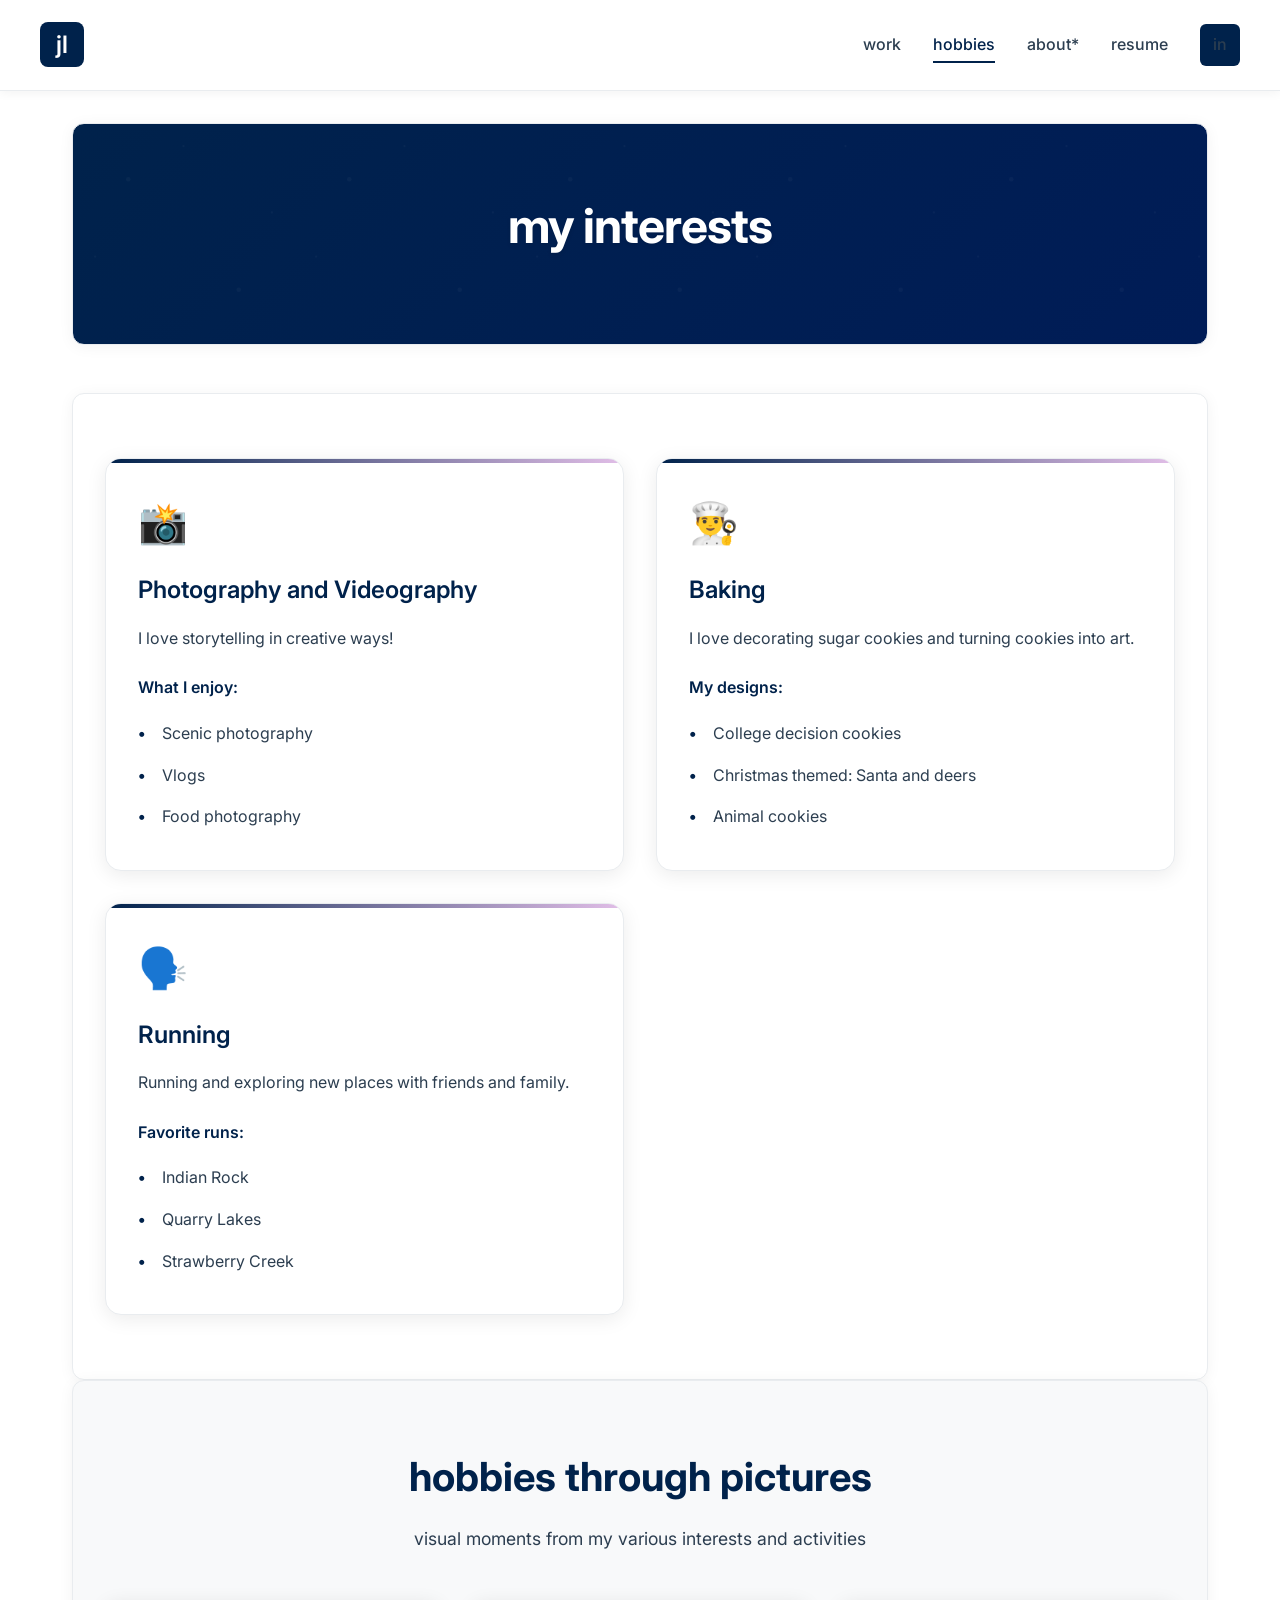
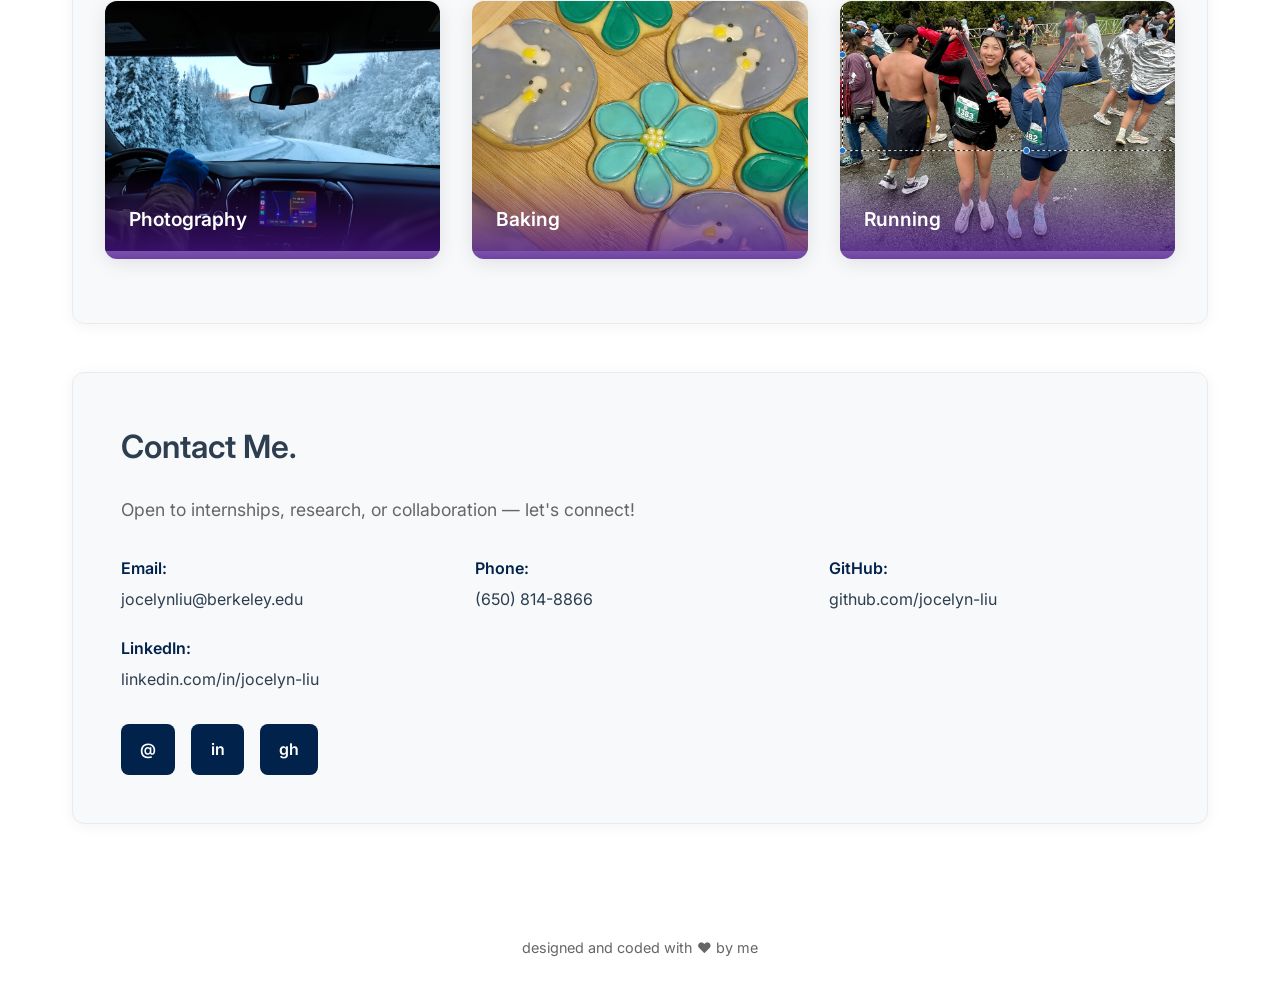
==== hobbies.html @ 293d7093 "Initial commit" ====
<!DOCTYPE html>
<html lang="en">
<head>
    <meta charset="UTF-8">
    <meta name="viewport" content="width=device-width, initial-scale=1.0">
        <meta name="description" content="Jocelyn Liu - Hobbies and interests including photography, cooking, reading, and outdoor activities">
        <meta name="keywords" content="Jocelyn Liu, hobbies, photography, cooking, reading, hiking, interests, UC Berkeley">
        <meta name="author" content="Jocelyn Liu">
        <title>Hobbies - Jocelyn Liu</title>
    <link rel="stylesheet" href="style.css">
    <link href="https://fonts.googleapis.com/css2?family=Inter:wght@300;400;500;600;700&display=swap" rel="stylesheet">
</head>
<body>
    <header>
        <nav>
            <div class="logo">
                <span class="initials">jl</span>
            </div>
                <div class="nav-links">
                    <a href="projects.html">work</a>
                    <a href="hobbies.html" class="active">hobbies</a>
                    <a href="index.html">about*</a>
                    <a href="resume.pdf">resume</a>
                    <a href="https://linkedin.com/in/jocelyn-liu" class="linkedin-icon">in</a>
                </div>
        </nav>
    </header>

    <main>
        <section class="hobbies-hero">
            <div class="hobbies-hero-content">
                <h1>my interests</h1>
            </div>
        </section>

        <section class="hobbies-grid">
            <div class="hobby-card">
                <div class="hobby-icon">📸</div>
                <h3>Photography and Videography</h3>
                <p>I love storytelling in creative ways!</p>
                <div class="hobby-details">
                    <h4>What I enjoy:</h4>
                    <ul>
                        <li>Scenic photography</li>
                        <li>Vlogs</li>
                        <li>Food photography</li>

                    </ul>
                </div>
            </div>

            <div class="hobby-card">
                <div class="hobby-icon">👨‍🍳</div>
                <h3>Baking</h3>
                <p>I love decorating sugar cookies and turning cookies into art.</p>
                <div class="hobby-details">
                    <h4>My designs:</h4>
                    <ul>
                        <li>College decision cookies</li>
                        <li>Christmas themed: Santa and deers</li>
                        <li>Animal cookies</li>
        
                    </ul>
                </div>
            </div>

           

            <div class="hobby-card">
                <div class="hobby-icon">🗣️</div>
                <h3>Running</h3>
                <p>Running and exploring new places with friends and family.</p>
                <div class="hobby-details">
                    <h4>Favorite runs:</h4>
                    <ul>
                        <li>Indian Rock</li>
                        <li>Quarry Lakes</li>
                        <li>Strawberry Creek</li>
                        
                    </ul>
                </div>
            </div>

          
        </section>

        <section class="hobby-gallery">
            <div class="gallery-content">
                <h2>hobbies through pictures</h2>
                <p>visual moments from my various interests and activities</p>
                
                <div class="gallery-grid">
                    <div class="gallery-item">
                        <img src="pic1.jpg" alt="Photography moment">
                        <div class="gallery-overlay">
                            <h4>Photography</h4>
                        </div>
                    </div>
                   
                    <div class="gallery-item">
                        <img src="cookies.jpg" alt="Language learning">
                        <div class="gallery-overlay">
                            <h4>Baking</h4>
                        </div>
                    </div>
                    <div class="gallery-item">
                        <img src="running.png" alt="Creative workspace">
                        <div class="gallery-overlay">
                            <h4>Running</h4>
                        </div>
                    </div>
                </div>
            </div>
        </section>

       

            <section class="contact-section">
                <div class="contact-content">
                    <h2>Contact Me.</h2>
                    <p>Open to internships, research, or collaboration — let's connect!</p>
                    
                    <div class="contact-details">
                        <div class="contact-item">
                            <span class="contact-label">Email:</span>
                            <span class="contact-value">jocelynliu@berkeley.edu</span>
                        </div>
                        <div class="contact-item">
                            <span class="contact-label">Phone:</span>
                            <span class="contact-value">(650) 814-8866</span>
                        </div>
                        <div class="contact-item">
                            <span class="contact-label">GitHub:</span>
                            <span class="contact-value">github.com/jocelyn-liu</span>
                        </div>
                        <div class="contact-item">
                            <span class="contact-label">LinkedIn:</span>
                            <span class="contact-value">linkedin.com/in/jocelyn-liu</span>
                        </div>
                    </div>
                    
                    <div class="social-icons">
                        <a href="mailto:jocelynliu@berkeley.edu" class="social-icon email-icon">@</a>
                        <a href="https://linkedin.com/in/jocelyn-liu" class="social-icon linkedin-icon">in</a>
                        <a href="https://github.com/jocelyn-liu" class="social-icon github-icon">gh</a>
                    </div>
                </div>
            </section>
        </main>

        <footer>
            <p>designed and coded with ♥ by me</p>
        </footer>
</body>
</html>
---- style.css ----
* {
    margin: 0;
    padding: 0;
    box-sizing: border-box;
}

:root {
    --primary-color: #00224B; /* Deep purple */
    --secondary-color: #ffffff; /* Pure white */
    --accent-color: #00224B; /* Purple accent */
    --text-color: #2c3e50; /* Dark navy for text */
    --light-gray: #f8f9fa; /* Light gray for subtle backgrounds */
    --border-color: #e9ecef; /* Light gray for borders */
    --purple-light: #e1bee7; /* Light purple for backgrounds */
    --purple-dark: #001C57; /* Dark purple for hover states */
}

body {
    font-family: 'Inter', -apple-system, BlinkMacSystemFont, 'Segoe UI', sans-serif;
    line-height: 1.6;
    color: var(--text-color);
    background-color: var(--secondary-color);
    overflow-x: hidden;
}

/* Header & Navigation */
header {
    background: white;
    padding: 1.5rem 2rem;
    box-shadow: 0 2px 10px rgba(0,0,0,0.05);
    position: sticky;
    top: 0;
    z-index: 1000;
    border-bottom: 1px solid var(--border-color);
}

nav {
    max-width: 1200px;
    margin: 0 auto;
    display: flex;
    justify-content: space-between;
    align-items: center;
}

.logo {
    font-size: 1.5rem;
    font-weight: 600;
}

.initials {
    background: var(--primary-color);
    color: white;
    padding: 0.5rem 1rem;
    border-radius: 8px;
    transition: transform 0.3s ease;
}

.initials:hover {
    transform: scale(1.05);
}

.nav-links {
    display: flex;
    gap: 2rem;
    align-items: center;
}

.nav-links a {
    text-decoration: none;
    color: var(--text-color);
    font-weight: 500;
    transition: color 0.3s;
    position: relative;
}

.nav-links a:hover,
.nav-links a.active {
    color: var(--accent-color);
}

.nav-links a.active::after {
    content: '';
    position: absolute;
    bottom: -5px;
    left: 0;
    right: 0;
    height: 2px;
    background: var(--accent-color);
}

.linkedin-icon {
    background: var(--accent-color);
    color: white;
    padding: 0.5rem 0.8rem;
    border-radius: 6px;
    font-weight: 600;
}

.linkedin-icon:hover {
    background: var(--purple-dark);
}

/* Main Content */
main {
    max-width: 1200px;
    margin: 0 auto;
    padding: 2rem;
}

section {
    margin-bottom: 3rem;
    background: white;
    padding: 3rem;
    border-radius: 12px;
    box-shadow: 0 2px 15px rgba(0,0,0,0.05);
    border: 1px solid var(--border-color);
}

h1 {
    font-size: 2.5rem;
    margin-bottom: 1rem;
    color: var(--primary-color);
    font-weight: 700;
}

h2 {
    font-size: 2rem;
    margin-bottom: 1.5rem;
    color: var(--primary-color);
    font-weight: 600;
}

h3 {
    font-size: 1.5rem;
    margin-bottom: 0.5rem;
    color: var(--primary-color);
    font-weight: 500;
}

/* Hero Section */
.hero-section {
    background: linear-gradient(135deg, #f8f9fa 0%, #e9ecef 100%);
    color: var(--text-color);
    position: relative;
    overflow: hidden;
}

.hero-content {
    display: flex;
    gap: 3rem;
    align-items: center;
}

.profile-image-container {
    flex-shrink: 0;
}

.profile-img {
    width: 200px;
    height: 200px;
    border-radius: 50%;
    object-fit: cover;
    border: 4px solid var(--accent-color);
    box-shadow: 0 8px 30px rgba(0,0,0,0.1);
    transition: transform 0.3s ease;
}

.profile-img:hover {
    transform: scale(1.05);
}

.intro-section h1,
.intro-section p {
    color: var(--text-color);
}

.intro-section p {
    font-size: 1.1rem;
    line-height: 1.8;
}

/* Gallery Section */
.gallery-section {
    background: white;
}

.gallery-content h2 {
    text-align: center;
    margin-bottom: 0.5rem;
}

.gallery-content > p {
    text-align: center;
    color: #666;
    margin-bottom: 2rem;
}

.carousel-container {
    position: relative;
    max-width: 800px;
    margin: 0 auto;
}

.carousel {
    position: relative;
    width: 100%;
    overflow: hidden;
    border-radius: 12px;
}

.carousel-slide {
    display: none;
    animation: fadeIn 0.5s;
}

.carousel-slide.active {
    display: block;
}

@keyframes fadeIn {
    from { opacity: 0; }
    to { opacity: 1; }
}

.slide-content {
    display: flex;
    background: white;
    border-radius: 12px;
    overflow: hidden;
    box-shadow: 0 4px 20px rgba(0,0,0,0.1);
}

.slide-left {
    flex: 1;
    padding: 2rem;
    display: flex;
    align-items: center;
    justify-content: center;
    background: linear-gradient(135deg, var(--accent-color) 0%, var(--purple-dark) 100%);
}

.slide-left h3 {
    color: white;
    font-size: 1.5rem;
}

.slide-right {
    flex: 1.5;
}

.slide-right img {
    width: 100%;
    height: 300px;
    object-fit: cover;
}

.carousel-nav {
    display: flex;
    justify-content: space-between;
    margin-top: 1rem;
}

.carousel-btn {
    background: var(--accent-color);
    color: white;
    border: none;
    font-size: 2rem;
    padding: 0.5rem 1rem;
    border-radius: 8px;
    cursor: pointer;
    transition: background 0.3s;
}

.carousel-btn:hover {
    background: var(--purple-dark);
}

.carousel-dots {
    text-align: center;
    margin-top: 1rem;
}

.dot {
    height: 12px;
    width: 12px;
    margin: 0 5px;
    background-color: #bbb;
    border-radius: 50%;
    display: inline-block;
    cursor: pointer;
    transition: background-color 0.3s;
}

.dot.active,
.dot:hover {
    background-color: var(--accent-color);
}

/* About Section */
.about-content p {
    font-size: 1.1rem;
    line-height: 1.8;
    margin-bottom: 2rem;
}

.social-links {
    display: flex;
    gap: 1rem;
}

.social-link {
    background: var(--secondary-color);
    color: var(--text-color);
    padding: 0.8rem 1.2rem;
    border-radius: 8px;
    text-decoration: none;
    font-weight: 600;
    transition: all 0.3s;
    border: 2px solid transparent;
}

.social-link:hover {
    background: var(--accent-color);
    color: white;
    transform: translateY(-3px);
}

.social-link.initials {
    background: var(--primary-color);
    color: white;
}

.social-link.linkedin {
    background: var(--accent-color);
    color: white;
}

/* Contact Section */
.contact-section {
    background: var(--light-gray);
    color: var(--text-color);
}

.contact-section h2 {
    color: var(--text-color);
}

.contact-section p {
    color: #666;
    font-size: 1.1rem;
    margin-bottom: 2rem;
}

.contact-details {
    display: grid;
    grid-template-columns: repeat(auto-fit, minmax(250px, 1fr));
    gap: 1.5rem;
    margin-bottom: 2rem;
}

.contact-item {
    display: flex;
    flex-direction: column;
    gap: 0.3rem;
}

.contact-label {
    font-weight: 600;
    color: var(--accent-color);
}

.contact-value {
    color: var(--text-color);
}

.contact-form {
    margin-bottom: 2rem;
    text-align: left;
}

.form-row {
    display: grid;
    grid-template-columns: 1fr 1fr;
    gap: 1rem;
    margin-bottom: 1rem;
}

.form-group {
    margin-bottom: 1rem;
}

.form-group label {
    display: block;
    margin-bottom: 0.5rem;
    font-weight: 500;
    color: var(--text-color);
    font-size: 0.9rem;
}

.form-group input,
.form-group textarea {
    width: 100%;
    padding: 0.75rem;
    border: 1px solid var(--border-color);
    border-radius: 8px;
    font-size: 1rem;
    font-family: inherit;
    transition: border-color 0.2s ease, box-shadow 0.2s ease;
}

.form-group input:focus,
.form-group textarea:focus {
    outline: none;
    border-color: var(--accent-color);
    box-shadow: 0 0 0 3px rgba(44, 90, 160, 0.1);
}

.form-group textarea {
    resize: vertical;
    min-height: 100px;
}

.contact-form button {
    background: var(--accent-color);
    color: white;
    padding: 0.75rem 2rem;
    border: none;
    border-radius: 8px;
    font-size: 1rem;
    font-weight: 500;
    cursor: pointer;
    transition: all 0.2s ease;
    width: 100%;
}

.contact-form button:hover {
    background: var(--purple-dark);
    transform: translateY(-1px);
    box-shadow: 0 4px 12px rgba(0,0,0,0.2);
}

.social-icons {
    display: flex;
    gap: 1rem;
}

.social-icon {
    background: var(--accent-color);
    color: white;
    padding: 0.8rem 1.2rem;
    border-radius: 8px;
    text-decoration: none;
    font-weight: 600;
    transition: all 0.3s;
}

.social-icon:hover {
    transform: translateY(-3px);
    background: var(--purple-dark);
}

/* Projects Page Styles */
.work-hero {
    background: linear-gradient(135deg, var(--accent-color) 0%, var(--purple-dark) 100%);
    color: white;
    text-align: center;
    position: relative;
    overflow: hidden;
}

.work-hero::before {
    content: '';
    position: absolute;
    top: 0;
    left: 0;
    right: 0;
    bottom: 0;
    background: url('data:image/svg+xml,<svg xmlns="http://www.w3.org/2000/svg" viewBox="0 0 100 100"><defs><pattern id="grain" width="100" height="100" patternUnits="userSpaceOnUse"><circle cx="25" cy="25" r="1" fill="white" opacity="0.1"/><circle cx="75" cy="75" r="1" fill="white" opacity="0.1"/><circle cx="50" cy="10" r="0.5" fill="white" opacity="0.1"/><circle cx="10" cy="60" r="0.5" fill="white" opacity="0.1"/><circle cx="90" cy="40" r="0.5" fill="white" opacity="0.1"/></pattern></defs><rect width="100" height="100" fill="url(%23grain)"/></svg>');
    opacity: 0.3;
}

.work-hero-content {
    position: relative;
    z-index: 1;
}

.work-hero-content h1 {
    font-size: 3rem;
    font-weight: 700;
    color: white;
    margin-bottom: 1rem;
    letter-spacing: -0.02em;
    text-shadow: 0 2px 4px rgba(0,0,0,0.1);
}

.work-hero-content p {
    font-size: 1.2rem;
    color: rgba(255,255,255,0.9);
    max-width: 600px;
    margin: 0 auto;
    font-weight: 300;
    line-height: 1.6;
}

.projects-grid {
    display: grid;
    grid-template-columns: repeat(auto-fit, minmax(350px, 1fr));
    gap: 2rem;
    max-width: 1200px;
    margin: 0 auto;
}

.project-card {
    background: white;
    border-radius: 12px;
    overflow: hidden;
    box-shadow: 0 2px 15px rgba(0,0,0,0.05);
    border: 1px solid var(--border-color);
    transition: all 0.3s ease;
}

.project-card:hover {
    transform: translateY(-5px);
    box-shadow: 0 8px 30px rgba(0,0,0,0.1);
}

.project-image {
    height: 200px;
    overflow: hidden;
}

.project-image img {
    width: 100%;
    height: 100%;
    object-fit: cover;
    transition: transform 0.3s ease;
}

.project-card:hover .project-image img {
    transform: scale(1.05);
}

.project-content {
    padding: 1.5rem;
}

.project-content h3 {
    font-size: 1.3rem;
    font-weight: 600;
    color: var(--primary-color);
    margin-bottom: 0.5rem;
}

.project-type {
    font-size: 0.9rem;
    color: var(--primary-color);
    margin-bottom: 1rem;
    font-weight: 500;
}

.project-content p {
    font-size: 0.95rem;
    color: #666;
    line-height: 1.6;
    margin-bottom: 1rem;
}

.project-tags {
    display: flex;
    flex-wrap: wrap;
    gap: 0.5rem;
}

.tag {
    background: var(--light-gray);
    color: var(--primary-color);
    padding: 0.3rem 0.8rem;
    border-radius: 20px;
    font-size: 0.8rem;
    font-weight: 500;
}

.project-details {
    background: var(--light-gray);
}

.details-content {
    max-width: 1200px;
    margin: 0 auto;
}

.details-content h2 {
    font-size: 2rem;
    font-weight: 600;
    color: var(--primary-color);
    text-align: center;
    margin-bottom: 2rem;
    letter-spacing: -0.02em;
}

.highlight-grid {
    display: grid;
    grid-template-columns: repeat(auto-fit, minmax(250px, 1fr));
    gap: 2rem;
}

.highlight-item {
    background: white;
    padding: 1.5rem;
    border-radius: 12px;
    box-shadow: 0 2px 10px rgba(0,0,0,0.05);
    border: 1px solid var(--border-color);
}

.highlight-item h4 {
    font-size: 1.1rem;
    font-weight: 600;
    color: var(--primary-color);
    margin-bottom: 1rem;
}

.highlight-item ul {
    list-style: none;
    padding: 0;
}

.highlight-item li {
    font-size: 0.9rem;
    color: #666;
    margin-bottom: 0.5rem;
    padding-left: 1rem;
    position: relative;
}

.highlight-item li:before {
    content: "•";
    color: var(--primary-color);
    position: absolute;
    left: 0;
}

.upcoming-projects {
    background: white;
}

.upcoming-content {
    max-width: 800px;
    margin: 0 auto;
    text-align: center;
}

.upcoming-content h2 {
    font-size: 2rem;
    font-weight: 600;
    color: var(--primary-color);
    margin-bottom: 1rem;
    letter-spacing: -0.02em;
}

.upcoming-content p {
    font-size: 1rem;
    color: #666;
    margin-bottom: 2rem;
}

.upcoming-list {
    display: grid;
    grid-template-columns: repeat(auto-fit, minmax(300px, 1fr));
    gap: 1.5rem;
}

.upcoming-item {
    background: var(--light-gray);
    padding: 1.5rem;
    border-radius: 12px;
    text-align: left;
    box-shadow: 0 2px 10px rgba(0,0,0,0.05);
    border: 1px solid var(--border-color);
}

.upcoming-item h4 {
    font-size: 1.1rem;
    font-weight: 600;
    color: var(--primary-color);
    margin-bottom: 0.5rem;
}

.upcoming-item p {
    font-size: 0.9rem;
    color: #666;
    margin: 0;
}

/* Footer */
footer {
    text-align: center;
    padding: 2rem;
    color: #666;
    font-size: 0.9rem;
    background: white;
}

/* Responsive Design */
@media (max-width: 768px) {
    .hero-content {
        flex-direction: column;
        text-align: center;
    }

    .nav-links {
        gap: 1rem;
        font-size: 0.9rem;
    }

    .slide-content {
        flex-direction: column;
    }

    .slide-right img {
        height: 200px;
    }

    h1 {
        font-size: 2rem;
    }

    h2 {
        font-size: 1.5rem;
    }

    section {
        padding: 2rem;
    }

    main {
        padding: 1rem;
    }
}

@media (max-width: 480px) {
    .nav-links {
        flex-wrap: wrap;
        justify-content: center;
    }

    .profile-img {
        width: 150px;
        height: 150px;
    }

    .social-links,
    .social-icons {
        flex-wrap: wrap;
    }
}

/* Hobbies Page Styles */
.hobbies-hero {
    background: linear-gradient(135deg, var(--accent-color) 0%, var(--purple-dark) 100%);
    color: white;
    text-align: center;
    padding: 4rem 2rem;
    position: relative;
    overflow: hidden;
}

.hobbies-hero::before {
    content: '';
    position: absolute;
    top: 0;
    left: 0;
    right: 0;
    bottom: 0;
    background: url('data:image/svg+xml,<svg xmlns="http://www.w3.org/2000/svg" viewBox="0 0 100 100"><defs><pattern id="grain" width="100" height="100" patternUnits="userSpaceOnUse"><circle cx="25" cy="25" r="1" fill="white" opacity="0.1"/><circle cx="75" cy="75" r="1" fill="white" opacity="0.1"/><circle cx="50" cy="10" r="0.5" fill="white" opacity="0.1"/><circle cx="10" cy="60" r="0.5" fill="white" opacity="0.1"/><circle cx="90" cy="40" r="0.5" fill="white" opacity="0.1"/></pattern></defs><rect width="100" height="100" fill="url(%23grain)"/></svg>');
    opacity: 0.3;
}

.hobbies-hero-content {
    position: relative;
    z-index: 1;
}

.hobbies-hero-content h1 {
    font-size: 3rem;
    font-weight: 700;
    color: white;
    margin-bottom: 1rem;
    letter-spacing: -0.02em;
    text-shadow: 0 2px 4px rgba(0,0,0,0.1);
}

.hobbies-hero-content p {
    font-size: 1.2rem;
    color: rgba(255,255,255,0.9);
    max-width: 600px;
    margin: 0 auto;
    font-weight: 300;
    line-height: 1.6;
}

.hobbies-grid {
    display: grid;
    grid-template-columns: repeat(auto-fit, minmax(350px, 1fr));
    gap: 2rem;
    padding: 4rem 2rem;
    max-width: 1200px;
    margin: 0 auto;
}

.hobby-card {
    background: white;
    border-radius: 16px;
    padding: 2rem;
    box-shadow: 0 4px 20px rgba(0,0,0,0.08);
    transition: all 0.3s ease;
    border: 1px solid var(--border-color);
    position: relative;
    overflow: hidden;
}

.hobby-card::before {
    content: '';
    position: absolute;
    top: 0;
    left: 0;
    right: 0;
    height: 4px;
    background: linear-gradient(90deg, var(--accent-color), var(--purple-light));
}

.hobby-card:hover {
    transform: translateY(-8px);
    box-shadow: 0 12px 40px rgba(106, 27, 154, 0.15);
}

.hobby-icon {
    font-size: 2.5rem;
    margin-bottom: 1rem;
    display: block;
}

.hobby-card h3 {
    font-size: 1.5rem;
    font-weight: 600;
    color: var(--primary-color);
    margin-bottom: 1rem;
}

.hobby-card p {
    color: var(--text-color);
    margin-bottom: 1.5rem;
    line-height: 1.6;
}

.hobby-details h4 {
    font-size: 1rem;
    font-weight: 600;
    color: var(--accent-color);
    margin-bottom: 0.75rem;
}

.hobby-details ul {
    list-style: none;
    padding: 0;
}

.hobby-details li {
    padding: 0.5rem 0;
    color: var(--text-color);
    position: relative;
    padding-left: 1.5rem;
}

.hobby-details li::before {
    content: '•';
    color: var(--accent-color);
    font-weight: bold;
    position: absolute;
    left: 0;
}

.hobby-gallery {
    background: var(--light-gray);
    padding: 4rem 2rem;
}

.gallery-content h2 {
    text-align: center;
    font-size: 2.5rem;
    font-weight: 700;
    color: var(--primary-color);
    margin-bottom: 1rem;
}

.gallery-content p {
    text-align: center;
    color: var(--text-color);
    margin-bottom: 3rem;
    font-size: 1.1rem;
}

.gallery-grid {
    display: grid;
    grid-template-columns: repeat(auto-fit, minmax(300px, 1fr));
    gap: 2rem;
    max-width: 1200px;
    margin: 0 auto;
}

.gallery-item {
    position: relative;
    border-radius: 12px;
    overflow: hidden;
    box-shadow: 0 4px 20px rgba(0,0,0,0.1);
    transition: transform 0.3s ease;
}

.gallery-item:hover {
    transform: scale(1.05);
}

.gallery-item img {
    width: 100%;
    height: 250px;
    object-fit: cover;
}

.gallery-overlay {
    position: absolute;
    bottom: 0;
    left: 0;
    right: 0;
    background: linear-gradient(transparent, rgba(74, 20, 140, 0.8));
    color: white;
    padding: 2rem 1.5rem 1.5rem;
}

.gallery-overlay h4 {
    font-size: 1.2rem;
    font-weight: 600;
}

.hobby-stats {
    padding: 4rem 2rem;
    background: white;
}

.stats-content h2 {
    text-align: center;
    font-size: 2.5rem;
    font-weight: 700;
    color: var(--primary-color);
    margin-bottom: 3rem;
}

.stats-grid {
    display: grid;
    grid-template-columns: repeat(auto-fit, minmax(200px, 1fr));
    gap: 2rem;
    max-width: 800px;
    margin: 0 auto;
}

.stat-item {
    text-align: center;
    padding: 2rem;
    background: var(--light-gray);
    border-radius: 12px;
    transition: transform 0.3s ease;
}

.stat-item:hover {
    transform: translateY(-5px);
}

.stat-number {
    font-size: 2.5rem;
    font-weight: 700;
    color: var(--accent-color);
    margin-bottom: 0.5rem;
}

.stat-label {
    font-size: 1rem;
    color: var(--text-color);
    font-weight: 500;
}
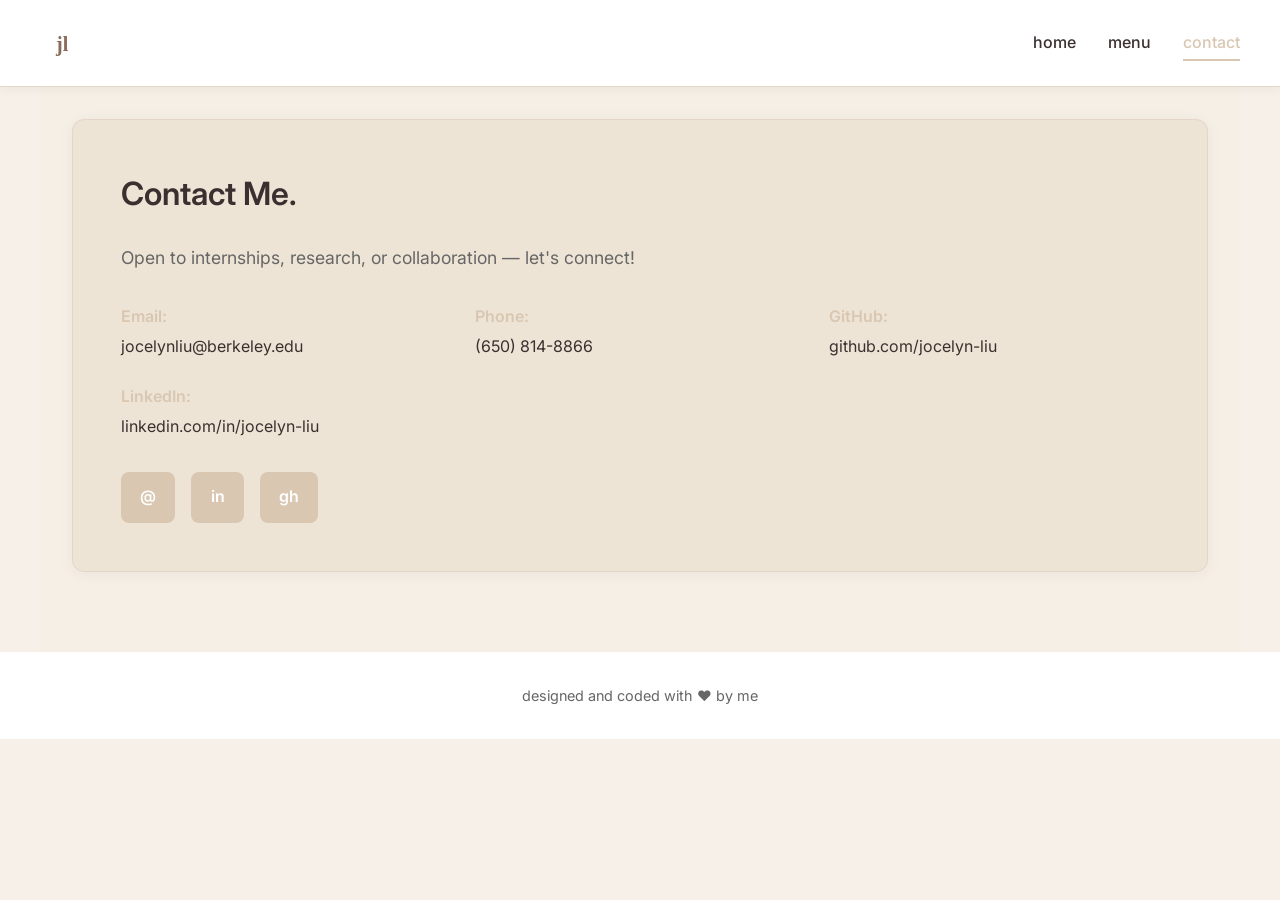
==== commit f3e61b66: "Initial commit" ====
--- a/hobbies.html
+++ b/hobbies.html
@@ -14,104 +14,18 @@
     <header>
         <nav>
             <div class="logo">
-                <span class="initials">jl</span>
+                <span class="initials" style="font-family:'Libre Baskerville',serif;font-size:20px;font-weight:600">jl</span>
             </div>
                 <div class="nav-links">
-                    <a href="projects.html">work</a>
-                    <a href="hobbies.html" class="active">hobbies</a>
-                    <a href="index.html">about*</a>
-                    <a href="resume.pdf">resume</a>
-                    <a href="https://linkedin.com/in/jocelyn-liu" class="linkedin-icon">in</a>
+                    <a href="index.html">home</a>
+                    <a href="projects.html">menu</a>
+                    <a href="hobbies.html" class="active">contact</a>
                 </div>
         </nav>
     </header>
 
     <main>
-        <section class="hobbies-hero">
-            <div class="hobbies-hero-content">
-                <h1>my interests</h1>
-            </div>
-        </section>
-
-        <section class="hobbies-grid">
-            <div class="hobby-card">
-                <div class="hobby-icon">📸</div>
-                <h3>Photography and Videography</h3>
-                <p>I love storytelling in creative ways!</p>
-                <div class="hobby-details">
-                    <h4>What I enjoy:</h4>
-                    <ul>
-                        <li>Scenic photography</li>
-                        <li>Vlogs</li>
-                        <li>Food photography</li>
-
-                    </ul>
-                </div>
-            </div>
-
-            <div class="hobby-card">
-                <div class="hobby-icon">👨‍🍳</div>
-                <h3>Baking</h3>
-                <p>I love decorating sugar cookies and turning cookies into art.</p>
-                <div class="hobby-details">
-                    <h4>My designs:</h4>
-                    <ul>
-                        <li>College decision cookies</li>
-                        <li>Christmas themed: Santa and deers</li>
-                        <li>Animal cookies</li>
-        
-                    </ul>
-                </div>
-            </div>
-
-           
-
-            <div class="hobby-card">
-                <div class="hobby-icon">🗣️</div>
-                <h3>Running</h3>
-                <p>Running and exploring new places with friends and family.</p>
-                <div class="hobby-details">
-                    <h4>Favorite runs:</h4>
-                    <ul>
-                        <li>Indian Rock</li>
-                        <li>Quarry Lakes</li>
-                        <li>Strawberry Creek</li>
-                        
-                    </ul>
-                </div>
-            </div>
-
-          
-        </section>
-
-        <section class="hobby-gallery">
-            <div class="gallery-content">
-                <h2>hobbies through pictures</h2>
-                <p>visual moments from my various interests and activities</p>
-                
-                <div class="gallery-grid">
-                    <div class="gallery-item">
-                        <img src="pic1.jpg" alt="Photography moment">
-                        <div class="gallery-overlay">
-                            <h4>Photography</h4>
-                        </div>
-                    </div>
-                   
-                    <div class="gallery-item">
-                        <img src="cookies.jpg" alt="Language learning">
-                        <div class="gallery-overlay">
-                            <h4>Baking</h4>
-                        </div>
-                    </div>
-                    <div class="gallery-item">
-                        <img src="running.png" alt="Creative workspace">
-                        <div class="gallery-overlay">
-                            <h4>Running</h4>
-                        </div>
-                    </div>
-                </div>
-            </div>
-        </section>
+      
 
        
 
--- a/style.css
+++ b/style.css
@@ -5,14 +5,14 @@
 }
 
 :root {
-    --primary-color: #00224B; /* Deep purple */
-    --secondary-color: #ffffff; /* Pure white */
-    --accent-color: #00224B; /* Purple accent */
-    --text-color: #2c3e50; /* Dark navy for text */
-    --light-gray: #f8f9fa; /* Light gray for subtle backgrounds */
-    --border-color: #e9ecef; /* Light gray for borders */
-    --purple-light: #e1bee7; /* Light purple for backgrounds */
-    --purple-dark: #001C57; /* Dark purple for hover states */
+    --primary-color: #8B6B5B; /* Deep purple */
+    --secondary-color: #F6F0E8; /* Pure white */
+    --accent-color: #D9C7B1; /* Purple accent */
+    --text-color: #3C2F2F; /* Dark navy for text */
+    --light-gray: #EDE4D6; /* Light gray for subtle backgrounds */
+    --border-color: #E3D6C9; /* Light gray for borders */
+    --purple-light: #FBF7F2; /* Light purple for backgrounds */
+    --purple-dark: #5A4A42; /* Dark purple for hover states */
 }
 
 body {
@@ -48,10 +48,10 @@
 }
 
 .initials {
-    background: var(--primary-color);
-    color: white;
+    color: var(--primary-color);
     padding: 0.5rem 1rem;
     border-radius: 8px;
+    font-size: 20px;
     transition: transform 0.3s ease;
 }
 
@@ -105,6 +105,7 @@
     max-width: 1200px;
     margin: 0 auto;
     padding: 2rem;
+    background-color: #F6EFE5
 }
 
 section {
@@ -138,163 +139,157 @@
 }
 
 /* Hero Section */
-.hero-section {
-    background: linear-gradient(135deg, #f8f9fa 0%, #e9ecef 100%);
-    color: var(--text-color);
-    position: relative;
-    overflow: hidden;
-}
-
-.hero-content {
-    display: flex;
-    gap: 3rem;
-    align-items: center;
-}
-
-.profile-image-container {
-    flex-shrink: 0;
-}
-
-.profile-img {
-    width: 200px;
-    height: 200px;
-    border-radius: 50%;
-    object-fit: cover;
-    border: 4px solid var(--accent-color);
-    box-shadow: 0 8px 30px rgba(0,0,0,0.1);
-    transition: transform 0.3s ease;
-}
-
-.profile-img:hover {
-    transform: scale(1.05);
-}
-
-.intro-section h1,
-.intro-section p {
-    color: var(--text-color);
-}
-
-.intro-section p {
-    font-size: 1.1rem;
-    line-height: 1.8;
-}
+
+.intro, .sub-intro{
+    text-align: center;
+    margin-bottom: 50px;
+    color: #5A4A42;
+}
+
+/* Row with photo + about card */
+.profile-container{
+  display:flex;
+  align-items:stretch;           /* 🔑 makes both children share the same height */
+  gap:24px;
+  max-width:1100px;
+  margin:50px auto;
+  padding:0 20px;
+}
+
+/* Portrait */
+.profile-img{
+  width:clamp(260px, 28vw, 360px);
+  height:auto;                   /* image sets the row height */
+  border:12px solid #d9c7b1;
+  object-fit:cover;
+  box-shadow:0 6px 20px rgba(0,0,0,.08);
+}
+
+/* Right column acts like one card: title bar + paper */
+.about-section{
+  flex:1 1 420px;
+  display:flex;
+  flex-direction:column;         /* title on top, paper fills the rest */
+  align-self:stretch;            /* stretch to match image height */
+}
+
+/* White heading bar (same width as paper) */
+.about-me-title{
+  margin:0;
+  padding:16px 24px;
+  background:#fff;
+  border:1px solid #e8dccb;
+  border-bottom:none;            /* seamless with paper below */
+  font-family:"Libre Baskerville", serif;
+  font-size:35px; 
+  font-weight: bold;
+}
+
+/* Binder-paper only on the paragraph block */
+.about-body{
+  flex:1;                        /* 🔑 fills down to the bottom of the portrait */
+  padding:28px 32px;
+  background:
+    repeating-linear-gradient(
+      to bottom,
+      #f9f5ef,
+      #f9f5ef 28px,
+      #f1e8dc 29px
+    );
+  border:1px solid #e8dccb;
+  border-top:none;
+  box-shadow:0 8px 20px rgba(60,47,47,.08);
+  overflow:auto;
+}
+
+.about-body p{
+  margin:0 0 1.1em;
+  color:#5a4a42;
+  line-height:1.7;
+  text-align:left;               /* remove the inline styles */
+}
+
+/* CTA under the card */
+.cta-menu{
+  margin-top:14px;
+  align-self:flex-start;
+  display:inline-flex; align-items:center; gap:.5rem;
+  padding:.9rem 1.25rem; border-radius:9999px;
+  font-weight:600; text-decoration:none; color:#3C2F2F;
+  background: radial-gradient(120% 160% at 30% 10%, #fff 0%, #FDF8F2 45%, #F6F0E8 100%);
+  border:1px solid #E3D6C9;
+  box-shadow: inset 0 2px 0 rgba(255,255,255,.75), 0 8px 18px rgba(60,47,47,.10);
+}
+
+/* Mobile: stack cleanly */
+@media (max-width: 820px){
+  .profile-container{ flex-wrap:wrap; }
+  .about-section{ align-self:auto; }
+  .about-me-title, .about-body{ border-radius:14px; border-top-left-radius:14px; }
+}
+
+
+.cta-menu:hover{
+  transform: translateY(-1px);
+  box-shadow:
+    inset 0 2px 0 rgba(255,255,255,.85),
+    0 12px 26px rgba(60,47,47,.15);
+}
+
 
 /* Gallery Section */
-.gallery-section {
-    background: white;
-}
-
-.gallery-content h2 {
-    text-align: center;
-    margin-bottom: 0.5rem;
-}
-
-.gallery-content > p {
-    text-align: center;
-    color: #666;
-    margin-bottom: 2rem;
-}
-
-.carousel-container {
-    position: relative;
-    max-width: 800px;
-    margin: 0 auto;
-}
-
-.carousel {
-    position: relative;
-    width: 100%;
-    overflow: hidden;
-    border-radius: 12px;
-}
-
-.carousel-slide {
-    display: none;
-    animation: fadeIn 0.5s;
-}
-
-.carousel-slide.active {
-    display: block;
-}
-
-@keyframes fadeIn {
-    from { opacity: 0; }
-    to { opacity: 1; }
-}
-
-.slide-content {
-    display: flex;
-    background: white;
-    border-radius: 12px;
-    overflow: hidden;
-    box-shadow: 0 4px 20px rgba(0,0,0,0.1);
-}
-
-.slide-left {
-    flex: 1;
-    padding: 2rem;
-    display: flex;
-    align-items: center;
-    justify-content: center;
-    background: linear-gradient(135deg, var(--accent-color) 0%, var(--purple-dark) 100%);
-}
-
-.slide-left h3 {
-    color: white;
-    font-size: 1.5rem;
-}
-
-.slide-right {
-    flex: 1.5;
-}
-
-.slide-right img {
-    width: 100%;
-    height: 300px;
-    object-fit: cover;
-}
-
-.carousel-nav {
-    display: flex;
-    justify-content: space-between;
-    margin-top: 1rem;
-}
-
-.carousel-btn {
-    background: var(--accent-color);
-    color: white;
-    border: none;
-    font-size: 2rem;
-    padding: 0.5rem 1rem;
-    border-radius: 8px;
-    cursor: pointer;
-    transition: background 0.3s;
-}
-
-.carousel-btn:hover {
-    background: var(--purple-dark);
-}
-
-.carousel-dots {
-    text-align: center;
-    margin-top: 1rem;
-}
-
-.dot {
-    height: 12px;
-    width: 12px;
-    margin: 0 5px;
-    background-color: #bbb;
-    border-radius: 50%;
-    display: inline-block;
-    cursor: pointer;
-    transition: background-color 0.3s;
-}
-
-.dot.active,
-.dot:hover {
-    background-color: var(--accent-color);
-}
+.carousel-wrap {
+  position: relative;
+  overflow: hidden;
+  padding: 24px 0;
+  border-radius: 0;
+}
+
+/* scrolling row of photos */
+.carousel-track {
+  display: flex;
+  gap: 18px;
+  align-items: center;
+  animation: scroll 45s linear infinite;
+}
+
+.carousel-track img {
+  height: 250px;
+  width: auto;
+  object-fit: cover;
+  box-shadow: 0 6px 16px rgba(0,0,0,0.12);
+}
+
+/* centered overlay text */
+.carousel-overlay {
+  position: absolute;
+  inset: 0;
+  display: flex;
+  align-items: center;
+  justify-content: center;
+  font-size: 20px;
+  font-weight: 600;
+  color: #3C2F2F;
+  text-align: center;
+  background: rgba(246,240,232,0.4); /* subtle latte tint */
+  backdrop-filter: blur(1.4px);
+  transition: opacity 0.5s ease;
+  z-index: 5;
+  pointer-events: none; /* lets you still hover the carousel */
+}
+
+/* fade text away when hovering anywhere */
+.carousel-wrap:hover .carousel-overlay {
+  opacity: 0;
+}
+
+/* infinite scroll motion */
+@keyframes scroll {
+  0%   { transform: translateX(0); }
+  100% { transform: translateX(-50%); } /* loop once full set width */
+}
+
+
 
 /* About Section */
 .about-content p {
@@ -460,47 +455,7 @@
 }
 
 /* Projects Page Styles */
-.work-hero {
-    background: linear-gradient(135deg, var(--accent-color) 0%, var(--purple-dark) 100%);
-    color: white;
-    text-align: center;
-    position: relative;
-    overflow: hidden;
-}
-
-.work-hero::before {
-    content: '';
-    position: absolute;
-    top: 0;
-    left: 0;
-    right: 0;
-    bottom: 0;
-    background: url('data:image/svg+xml,<svg xmlns="http://www.w3.org/2000/svg" viewBox="0 0 100 100"><defs><pattern id="grain" width="100" height="100" patternUnits="userSpaceOnUse"><circle cx="25" cy="25" r="1" fill="white" opacity="0.1"/><circle cx="75" cy="75" r="1" fill="white" opacity="0.1"/><circle cx="50" cy="10" r="0.5" fill="white" opacity="0.1"/><circle cx="10" cy="60" r="0.5" fill="white" opacity="0.1"/><circle cx="90" cy="40" r="0.5" fill="white" opacity="0.1"/></pattern></defs><rect width="100" height="100" fill="url(%23grain)"/></svg>');
-    opacity: 0.3;
-}
-
-.work-hero-content {
-    position: relative;
-    z-index: 1;
-}
-
-.work-hero-content h1 {
-    font-size: 3rem;
-    font-weight: 700;
-    color: white;
-    margin-bottom: 1rem;
-    letter-spacing: -0.02em;
-    text-shadow: 0 2px 4px rgba(0,0,0,0.1);
-}
-
-.work-hero-content p {
-    font-size: 1.2rem;
-    color: rgba(255,255,255,0.9);
-    max-width: 600px;
-    margin: 0 auto;
-    font-weight: 300;
-    line-height: 1.6;
-}
+
 
 .projects-grid {
     display: grid;
@@ -508,11 +463,11 @@
     gap: 2rem;
     max-width: 1200px;
     margin: 0 auto;
+    background:rgba(246,240,232,0.4) ;
 }
 
 .project-card {
-    background: white;
-    border-radius: 12px;
+    background:white ;
     overflow: hidden;
     box-shadow: 0 2px 15px rgba(0,0,0,0.05);
     border: 1px solid var(--border-color);
@@ -522,6 +477,25 @@
 .project-card:hover {
     transform: translateY(-5px);
     box-shadow: 0 8px 30px rgba(0,0,0,0.1);
+}
+
+/* keep card border/outer look here (AFTER any older .project-card rules) */
+.projects-grid .project-card{
+  border: 1px solid #e3d6c9;
+  border-radius: 16px;
+  box-shadow: 0 10px 25px rgba(80,60,40,.10), inset 0 -2px 0 #e3d6c9;
+}
+
+/* put the texture on the content panel only */
+.project-content{
+  background: repeating-linear-gradient(
+    to bottom,
+    #fbf8f3 0px,
+    #fbf8f3 26px,
+    #f2e8da 27px
+  );
+  border-top: 1px solid #e3d6c9;
+  padding-bottom: 18px;  /* your existing padding ok */
 }
 
 .project-image {
@@ -565,6 +539,52 @@
     margin-bottom: 1rem;
 }
 
+/* flip engine */
+.project-card.flip { perspective: 1400px; }
+.project-card .flip-inner {
+  display: grid;                 /* <- stack children */
+  transform-style: preserve-3d;
+  transition: transform .7s cubic-bezier(.2,.7,.2,1);
+}
+.project-card.is-flipped .flip-inner { transform: rotateY(180deg); }
+
+.project-card .face {
+  grid-area: 1 / 1;
+  backface-visibility: hidden; -webkit-backface-visibility: hidden;
+  border-radius: 12px;
+  overflow: hidden;
+}
+.project-card .face-front{ /* put your paper/texture here if you want */
+  background: repeating-linear-gradient(
+    to bottom, #fbf8f3 0px, #fbf8f3 26px, #f2e8da 27px
+  );
+  border: 1px solid #e3d6c9;
+}
+.project-card .face-back{
+  background: #fffdf8;
+  border: 1px solid #e3d6c9;
+  transform: rotateY(180deg);
+}
+/* back body basics */
+.back-body { padding: 16px 18px 20px; }
+.back-body h4 { margin: 6px 0 8px; color:#8B6B5B; font-family:"Libre Baskerville",serif; }
+.back-body ul { margin: 0 0 12px 1.1rem; color:#5A4A42; line-height: 1.6; }
+.back-actions { display:flex; justify-content:space-between; align-items:center; gap:12px; }
+
+/* buttons */
+.order-btn {
+  margin-top: 12px;
+  display:inline-flex; align-items:center; gap:.5rem;
+  padding:.65rem 1rem; border-radius:999px; font-weight:600;
+  color:#3C2F2F; background: radial-gradient(120% 160% at 30% 10%, #fff 0%, #FDF8F2 45%, #F6F0E8 100%);
+  border:1px solid #E3D6C9;
+  box-shadow: inset 0 2px 0 rgba(255,255,255,.85), 0 8px 18px rgba(60,47,47,.08);
+  cursor:pointer;
+}
+.order-btn::before { content:"☕"; }
+.ghost-btn { padding:.55rem .9rem; border-radius:999px; border:1px solid #E3D6C9; background:#fff; color:#6B5A50; font-weight:600; cursor:pointer; }
+
+
 .project-tags {
     display: flex;
     flex-wrap: wrap;
@@ -598,98 +618,7 @@
     letter-spacing: -0.02em;
 }
 
-.highlight-grid {
-    display: grid;
-    grid-template-columns: repeat(auto-fit, minmax(250px, 1fr));
-    gap: 2rem;
-}
-
-.highlight-item {
-    background: white;
-    padding: 1.5rem;
-    border-radius: 12px;
-    box-shadow: 0 2px 10px rgba(0,0,0,0.05);
-    border: 1px solid var(--border-color);
-}
-
-.highlight-item h4 {
-    font-size: 1.1rem;
-    font-weight: 600;
-    color: var(--primary-color);
-    margin-bottom: 1rem;
-}
-
-.highlight-item ul {
-    list-style: none;
-    padding: 0;
-}
-
-.highlight-item li {
-    font-size: 0.9rem;
-    color: #666;
-    margin-bottom: 0.5rem;
-    padding-left: 1rem;
-    position: relative;
-}
-
-.highlight-item li:before {
-    content: "•";
-    color: var(--primary-color);
-    position: absolute;
-    left: 0;
-}
-
-.upcoming-projects {
-    background: white;
-}
-
-.upcoming-content {
-    max-width: 800px;
-    margin: 0 auto;
-    text-align: center;
-}
-
-.upcoming-content h2 {
-    font-size: 2rem;
-    font-weight: 600;
-    color: var(--primary-color);
-    margin-bottom: 1rem;
-    letter-spacing: -0.02em;
-}
-
-.upcoming-content p {
-    font-size: 1rem;
-    color: #666;
-    margin-bottom: 2rem;
-}
-
-.upcoming-list {
-    display: grid;
-    grid-template-columns: repeat(auto-fit, minmax(300px, 1fr));
-    gap: 1.5rem;
-}
-
-.upcoming-item {
-    background: var(--light-gray);
-    padding: 1.5rem;
-    border-radius: 12px;
-    text-align: left;
-    box-shadow: 0 2px 10px rgba(0,0,0,0.05);
-    border: 1px solid var(--border-color);
-}
-
-.upcoming-item h4 {
-    font-size: 1.1rem;
-    font-weight: 600;
-    color: var(--primary-color);
-    margin-bottom: 0.5rem;
-}
-
-.upcoming-item p {
-    font-size: 0.9rem;
-    color: #666;
-    margin: 0;
-}
+
 
 /* Footer */
 footer {
